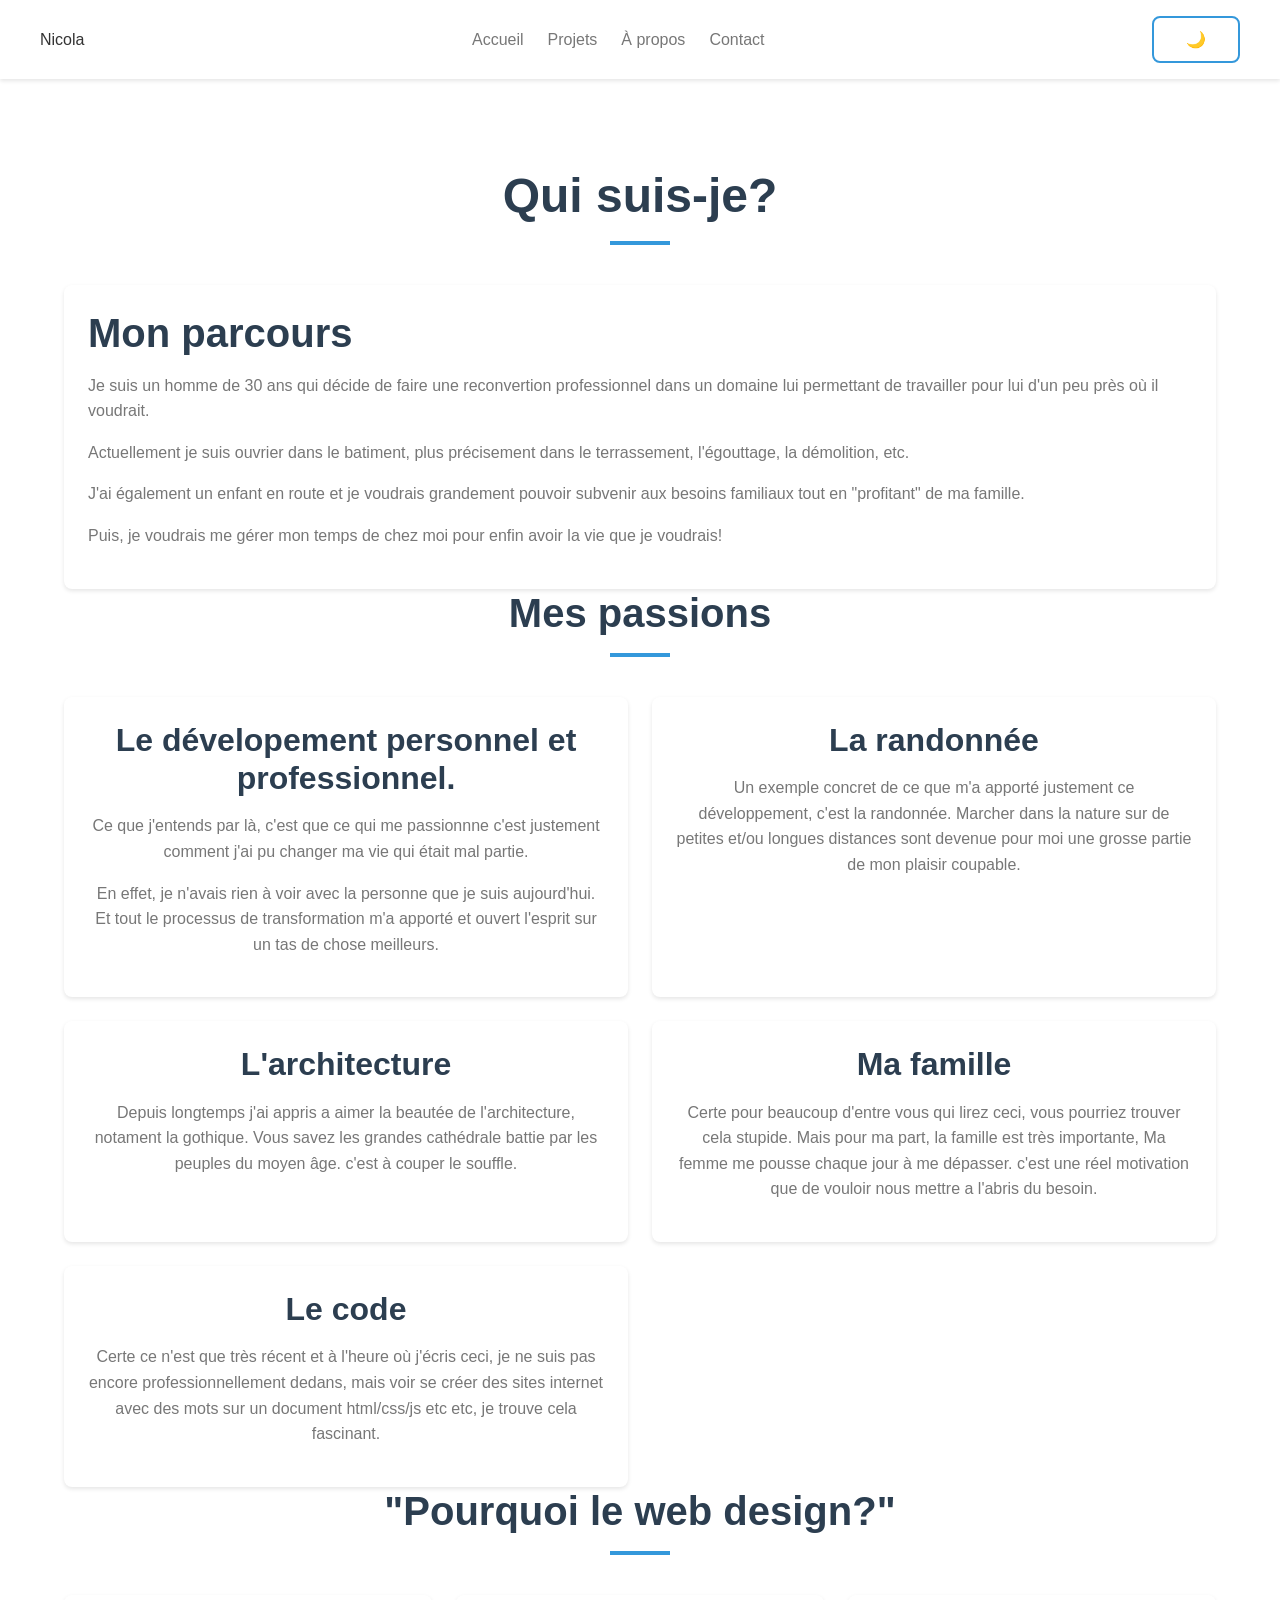
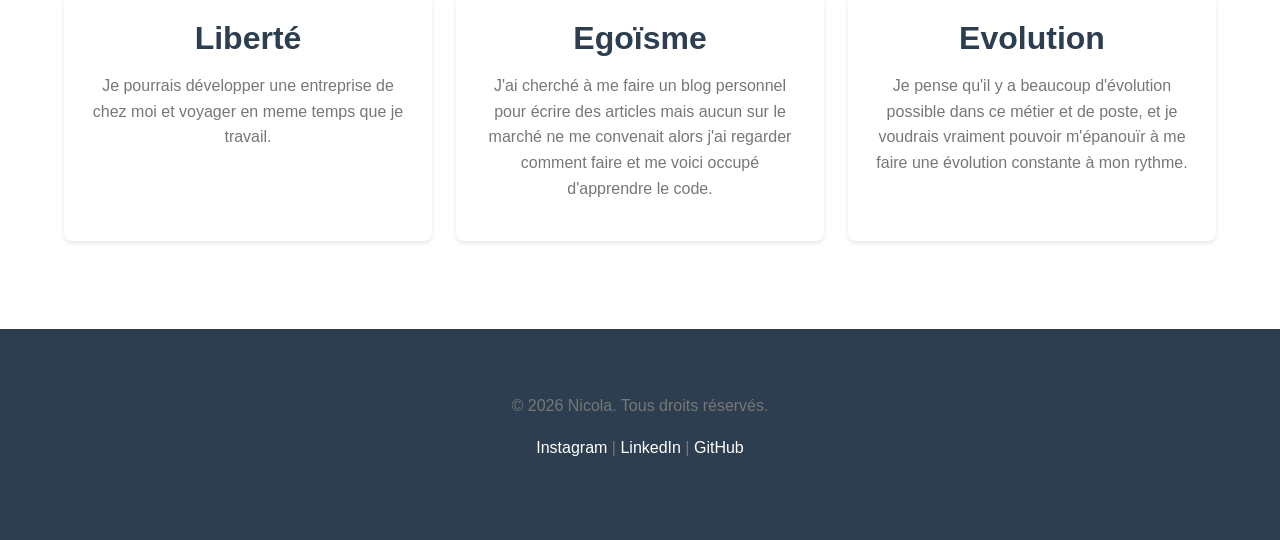
==== apropos.html @ f4c49bad "premier commit - Portfolio complet" ====
<!DOCTYPE html>
<html lang="fr">
<head>
    <meta charset="utf-8">
    <meta name="viewport" content="width=device-width, initial-scale=1.0">
    <title>Nicola - Développeur Web</title>
    <link rel="stylesheet" href="css/style.css">
</head>
<body>
    <!-- Header : Navbar -->
    <header class="header">
        <nav class="navbar container">
            <div class="nav-logo">Nicola</div>
            <ul class="nav-links">
                <li><a href="index.html">Accueil</a></li>
                <li><a href="projets.html">Projets</a></li>
                <li><a href="apropos.html">À propos</a></li>
                <li><a href="contact.html">Contact</a></li>
            </ul>
            <button id="btnTheme" class="btn btn-secondary">🌙</button>
        </nav>
    </header>

        <section class="section">
        <div class="container">           
            <H1 class="section-title">Qui suis-je?</H1>
            <div class="card">
                <h2>Mon parcours</h2>
                <p>Je suis un homme de 30 ans qui décide de faire une reconvertion professionnel dans un domaine lui permettant de travailler pour lui d'un peu près où il voudrait.</p>
                <p>Actuellement je suis ouvrier dans le batiment, plus précisement dans le terrassement, l'égouttage, la démolition, etc.</p>
                <p>J'ai également un enfant en route et je voudrais grandement pouvoir subvenir aux besoins familiaux tout en "profitant" de ma famille.</p>
                <p>Puis, je voudrais me gérer mon temps de chez moi pour enfin avoir la vie que je voudrais! </p>
            </div>

            <h2 class="section-title">Mes passions</h2>
            <div class="grid grid-2">
                <div class="card text-center">
                    <h3>Le dévelopement personnel et professionnel.</h3>
                    <p>Ce que j'entends par là, c'est que ce qui me passionnne c'est justement comment j'ai pu changer ma vie qui était mal partie.</p>
                    <p>En effet, je n'avais rien à voir avec la  personne que je suis aujourd'hui. Et tout le processus de transformation m'a apporté et ouvert l'esprit sur un tas de chose meilleurs.</p>
                </div>
                <div class="card text-center">
                    <h3>La randonnée</h3>
                    <p>Un exemple concret de ce que m'a apporté justement ce développement, c'est la randonnée. Marcher dans la nature sur de petites et/ou longues distances sont devenue pour moi une grosse partie de mon plaisir coupable.</p>
                </div>
                <div class="card text-center">
                    <h3>L'architecture</h3>
                    <p>Depuis longtemps j'ai appris a aimer la beautée de l'architecture, notament la gothique. Vous savez les grandes cathédrale battie par les peuples du moyen âge. c'est à couper le souffle.</p>
                </div>
                <div class="card text-center">
                    <h3>Ma famille</h3>
                    <p>Certe pour beaucoup d'entre vous qui lirez ceci, vous pourriez trouver cela stupide. Mais pour ma part, la famille est très importante, Ma femme me pousse chaque jour à me dépasser. c'est une réel motivation que de vouloir nous mettre a l'abris du besoin.</p>
                </div>
                <div class="card text-center">
                    <h3>Le code</h3>
                    <p>Certe ce n'est que très récent et à l'heure où j'écris ceci, je ne suis pas encore professionnellement dedans, mais voir se créer des sites internet avec des mots sur un document html/css/js etc etc, je trouve cela fascinant.</p>
                </div>
            </div>

            <h2 class="section-title">"Pourquoi le web design?"</h2>
            <div class="grid grid-3">
                <div class="card text-center">
                    <h3>Liberté</h3>
                    <p>Je pourrais développer une entreprise de chez moi et voyager en meme temps que je travail.</p>
                </div>
                <div class="card text-center">
                    <h3>Egoïsme</h3>
                    <P>J'ai cherché à me faire un blog personnel pour écrire des articles mais aucun sur le marché ne me convenait alors j'ai regarder comment faire et me voici occupé d'apprendre le code.</P>
                </div>
                <div class="card text-center">
                    <h3>Evolution</h3>
                    <p>Je pense qu'il y a beaucoup d'évolution possible dans ce métier et de poste, et je voudrais vraiment pouvoir m'épanouïr à me faire une évolution constante à mon rythme.</p>
                </div>
            </div>
        </section>

            <footer class="footer">
        <div class="container">
            <p>&copy; 2026 Nicola. Tous droits réservés.</p>
            <p>
                <a href="https://www.instagram.com/kikasvryat" target="_blank">Instagram</a> |
                <a href="#">LinkedIn</a> |
                <a href="#">GitHub</a>
            </p>
        </div>
    </footer>

    <script src="js/script.js"></script>
</body>
---- css/style.css ----
/*======================================
Tables des matières.
1.reset & base
2.variables css
3.typographie
4.classes utilitaires
5.composants réutilisables
6.layout ( Header, Footer, Sections)
7.pages spécifiques
8.responsive
======================================*/

/* ==========1. reset & base==========*/
*{
    margin:0;
    padding:0;
    box-sizing: border-box;
}

html {
    scroll-behavior: smooth; /* scroll fluide pour les ancres*/
}

body {
    font-family: 'Segoe UI', Tahoma, Geneva, Verdana, sans-serif;
    line-height: 1.6;
    color: #333;
    background-color: #fff;
    transition: background-color 0.3s, color 0.3s;
}

/*=========2. variables css===========*/
:root {
    /* couleurs principales */
    --color-primary: #3498db;
    --color-secondary: #2c3e50;
    --color-accent: #e74c3c;
    --color-success: #2ecc71;

    /*couleurs de texte */
    --text-dark: #333;
    --text-light: #777;
    --text-white: #fff;

    /*couleurs de fond */
    --bg-light: #fff;
    --bg-gray: #f8f9fa;
    --bg-dark: #2c3e50;

    /*Espacements */
    --spacing-xs: 8px;
    --spacing-sm: 16px;
    --spacing-md: 24px;
    --spacing-lg: 40px;
    --spacing-xl: 64px;

    /*Rayons de bordure */
    --radius-sm: 4px;
    --radius-md: 8px;
    --radius-lg: 16px;

    /*Ombres */
    --shadow-sm: 0 2px 4px rgba(0,0,0,0.1);
    --shadow-md: 0 4px 8px rgba(0,0,0,0.15);
    --shadow-lg: 0 8px 16px rgba(0,0,0,0.2);
}

/* ==========3. Typographie============*/
h1, h2, h3, h4, h5, h6 {
    color: var(--color-secondary);
    font-weight: 700;
    line-height: 1.2;
    margin-bottom: var(--spacing-sm);
}

h1 { font-size: 3rem; }
h2 { font-size: 2.5rem; }
h3 { font-size: 2rem; }
h4 { font-size: 1.5rem; }

p {
    margin-bottom: var(--spacing-sm);
    color: var(--text-light);
}

a {
    color: var(--color-primary);
    text-decoration: none;
    transition: 0.3s;
}

a:hover {
    color: var(--color-accent);
}

/*=======4. classes utilitaires=========*/
.container {
    max-width: 1200px;
    margin: 0 auto;
    padding: var(--spacing-md);
}

.text-center { text-align: center; }
.text-bold { font-weight: bold; }

.mt-sm { margin-top: var(--spacing-sm); }
.mt-md { margin-top: var(--spacing-md); }
.mt-lg { margin-top: var(--spacing-lg); }

.mb-sm { margin-bottom: var(--spacing-sm); }
.mb-md { margin-bottom: var(--spacing-md); }
.mb-lg { margin-bottom: var(--spacing-lg); } 

.hidden {display: none; }

/*=====5. Composants réutilisables======*/

/*boutons*/
.btn {
    display: inline-block;
    padding: 12px 32px;
    border: none;
    border-radius: var(--radius-md);
    font-size: 1rem;
    font-weight: 600;
    cursor: pointer;
    transition: all 0.3s;
    text-align: center;
}

.btn-primary {
    background-color: var(--color-primary);
    color: var(--text-white);
}

.btn-primary:hover {
    background-color: #2980b9;
    transform: translateY(-2px);
    box-shadow: var(--shadow-md);
}

.btn-secondary {
    background-color: transparent;
    color: var(--color-primary);
    border: 2px solid var(--color-primary);
}

.btn-secondary:hover {
    background-color: var(--color-primary);
    color: var(--text-white);
}

/*cards*/
.card {
    background-color: var(--bg-light);
    padding: var(--spacing-md);
    border-radius: var(--radius-md);
    box-shadow: var(--shadow-sm);
    transition: transform 0.3s, box-shadow 0.3s;
}

.card:hover {
    transform: translateY(-5px);
    box-shadow: var(--shadow-md);
}

/* Grid système */
.grid {
    display: grid;
    gap: var(--spacing-md);
}

.grid-2 { grid-template-columns: repeat(2, 1fr); }
.grid-3 { grid-template-columns: repeat(3, 1fr); }
.grid-4 { grid-template-columns: repeat(4, 1fr); }

/* Section */
.section {
    padding: var(--spacing-xl) 0;
}

.section-title {
    text-align: center;
    margin-bottom: var(--spacing-lg);
    position: relative;
}

.section-title::after {
    content: '';
    display: block;
    width: 60px;
    height: 4px;
    background-color: var(--color-primary);
    margin: var(--spacing-sm) auto 0;
}

/*============6. layout=================*/ 

/* Header / navbar */
.header {
    background-color: var(--bg-light);
    box-shadow: var(--shadow-sm);
    position: sticky;
    top: 0;
    z-index: 1000;
    transition: background-color 0.3s;
}

.navbar {
    display: flex;
    justify-content: space-between;
    align-items: center;
    padding: var(--spacing-sm) 0;
}

.navbar-logo {
    font-size: 1.5rem;
    font-weight: bold;
    color: var(--color-secondary);
}

.nav-links {
    display: flex;
    gap: var(--spacing-md);
    list-style: none;
}

.nav-links a {
    color: var(--text-light);
    font-weight: 500;
    transition: color 0.3s;
}

.nav-links a:hover {
    color: var(--color-primary);
}

/* Hero Section*/
.hero {
    min-height: 80vh;
    display: flex;
    align-items: center;
    justify-content: center;
    text-align: center;
    background: linear-gradient(135deg, var(--color-primary) 0%, var(--color-secondary) 100%);
    color: var(--text-white);
}

.hero h1 {
    color: var(--text-white);
    font-size: 4rem;
    margin-bottom: var(--spacing-md);
}

.hero p {
    font-size: 1.25rem;
    color: rgba(255,255,255,0.9);
    margin-bottom: var(--spacing-lg); 
}

/*Footer*/
.footer {
    background-color: var(--bg-dark);
    color: var(--text-white);
    padding: var(--spacing-lg) 0;
    text-align: center;
}

.footer a {
    color: var(--text-white);
}

/*==========7. Mode sombre==============*/

body.dark-mode {
    background-color: #1a1a1a;
    color: #f0f0f0;
}

body.dark-mode .header {
    background-color: #2c2c2c;
}

body.dark-mode .card {
    background-color: #2c2c2c;
    color: #f0f0f0;
}

/* ============8. Responsive============*/
@media (max-width: 768px) {
    .grid-2,
    .grid-3,
    .grid-4{
        grid-template-columns: 1fr;
    }

    .hero h1 {
        font-size: 2.5rem;
    }

    .nav-links {
        flex-direction: column;
        gap: var(--spacing-sm);
    }
}
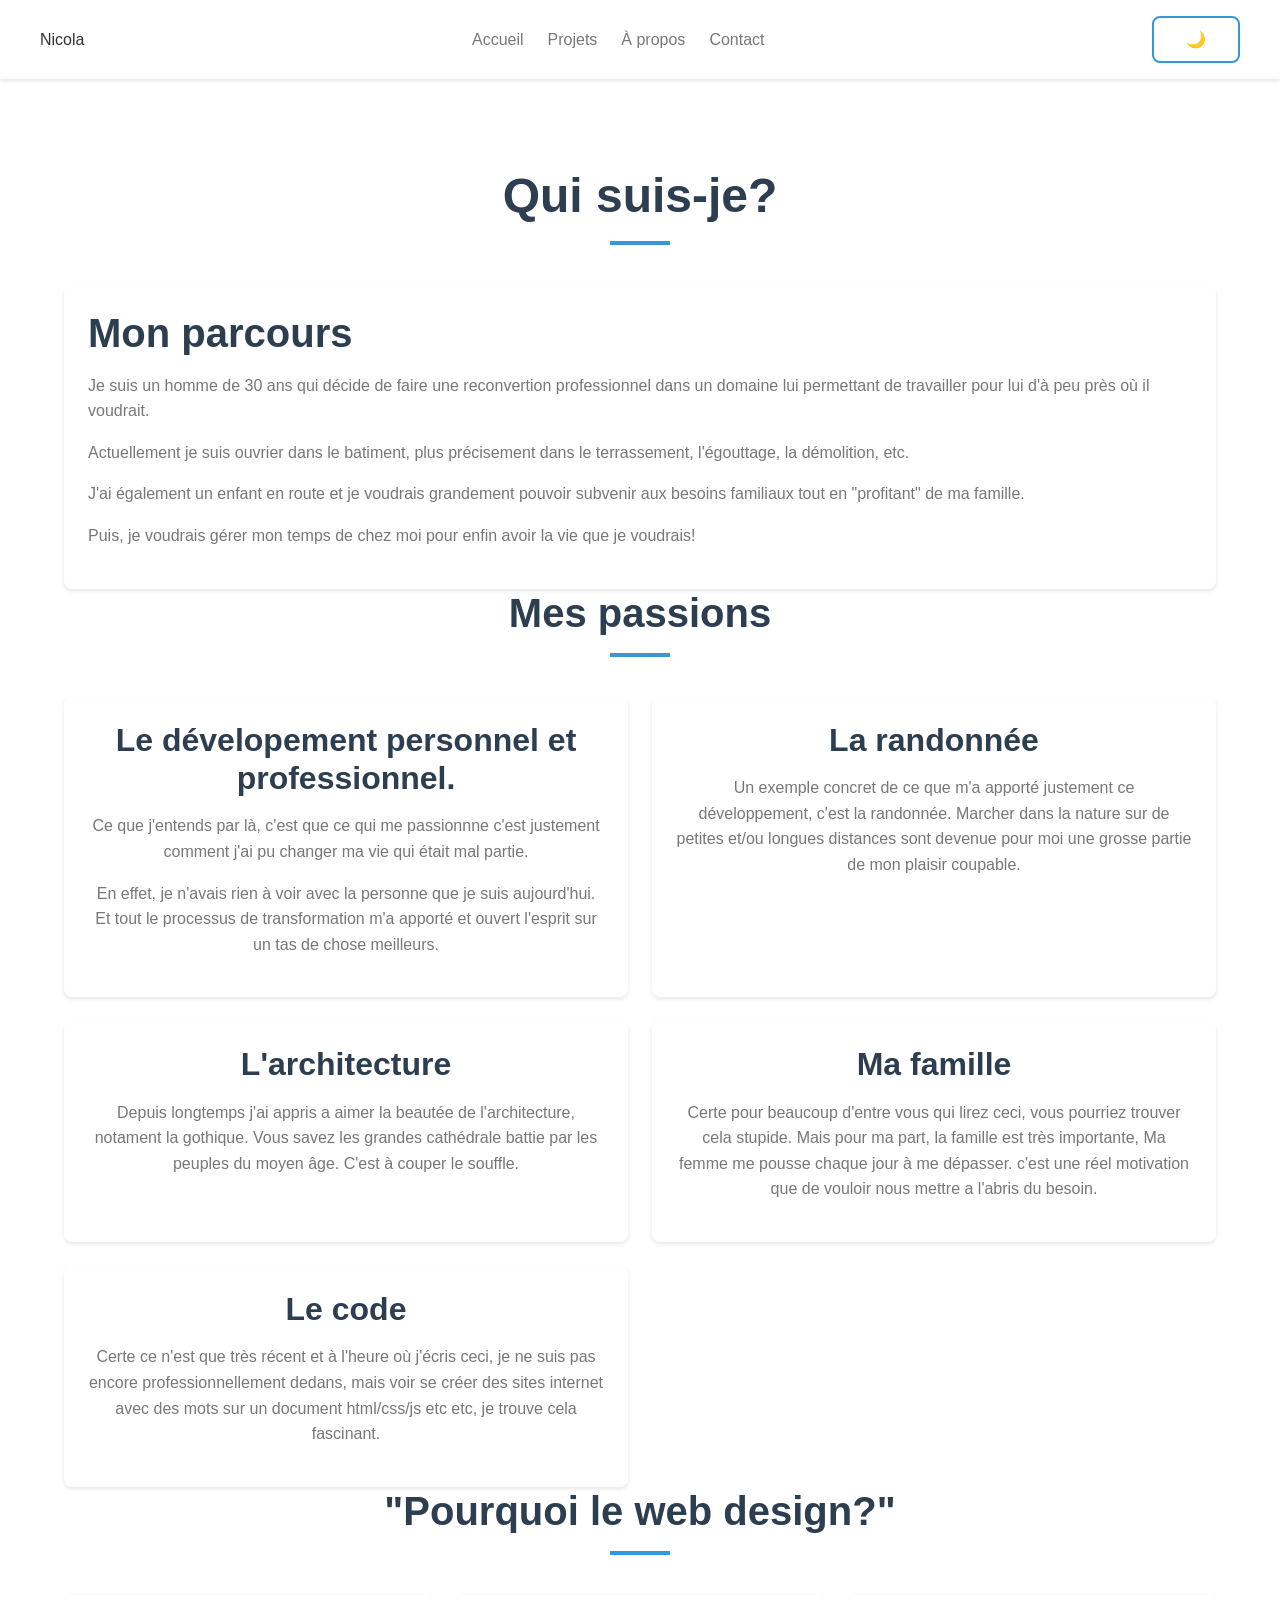
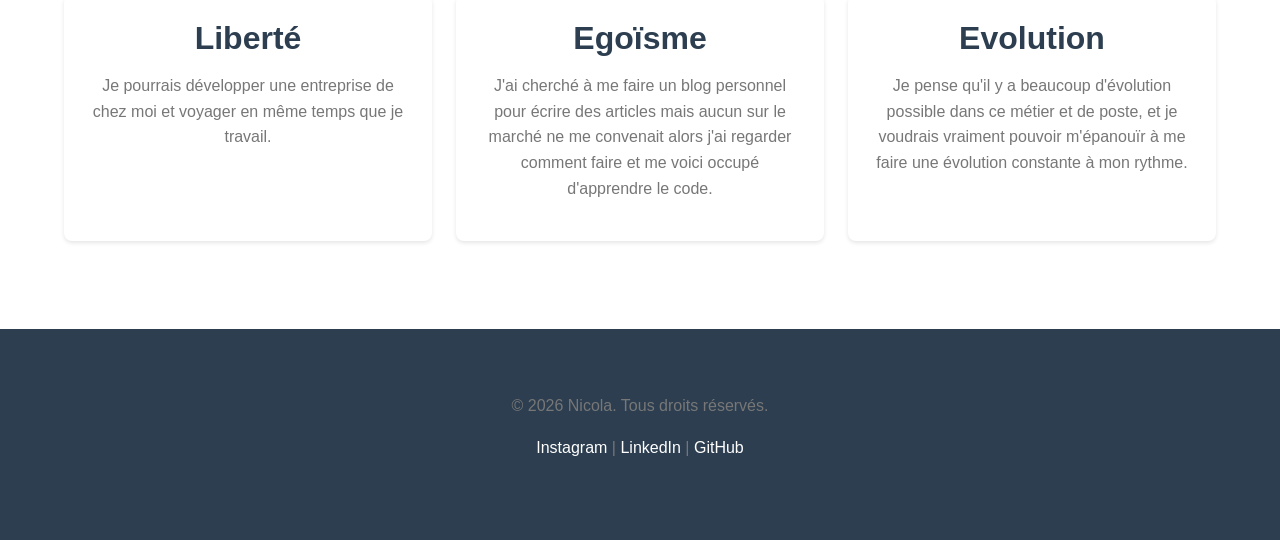
==== commit 811dfb4d: "Update apropos.html faute" ====
--- a/apropos.html
+++ b/apropos.html
@@ -26,10 +26,10 @@
             <H1 class="section-title">Qui suis-je?</H1>
             <div class="card">
                 <h2>Mon parcours</h2>
-                <p>Je suis un homme de 30 ans qui décide de faire une reconvertion professionnel dans un domaine lui permettant de travailler pour lui d'un peu près où il voudrait.</p>
+                <p>Je suis un homme de 30 ans qui décide de faire une reconvertion professionnel dans un domaine lui permettant de travailler pour lui d'à peu près où il voudrait.</p>
                 <p>Actuellement je suis ouvrier dans le batiment, plus précisement dans le terrassement, l'égouttage, la démolition, etc.</p>
                 <p>J'ai également un enfant en route et je voudrais grandement pouvoir subvenir aux besoins familiaux tout en "profitant" de ma famille.</p>
-                <p>Puis, je voudrais me gérer mon temps de chez moi pour enfin avoir la vie que je voudrais! </p>
+                <p>Puis, je voudrais gérer mon temps de chez moi pour enfin avoir la vie que je voudrais! </p>
             </div>
 
             <h2 class="section-title">Mes passions</h2>
@@ -45,7 +45,7 @@
                 </div>
                 <div class="card text-center">
                     <h3>L'architecture</h3>
-                    <p>Depuis longtemps j'ai appris a aimer la beautée de l'architecture, notament la gothique. Vous savez les grandes cathédrale battie par les peuples du moyen âge. c'est à couper le souffle.</p>
+                    <p>Depuis longtemps j'ai appris a aimer la beautée de l'architecture, notament la gothique. Vous savez les grandes cathédrale battie par les peuples du moyen âge. C'est à couper le souffle.</p>
                 </div>
                 <div class="card text-center">
                     <h3>Ma famille</h3>
@@ -61,7 +61,7 @@
             <div class="grid grid-3">
                 <div class="card text-center">
                     <h3>Liberté</h3>
-                    <p>Je pourrais développer une entreprise de chez moi et voyager en meme temps que je travail.</p>
+                    <p>Je pourrais développer une entreprise de chez moi et voyager en même temps que je travail.</p>
                 </div>
                 <div class="card text-center">
                     <h3>Egoïsme</h3>
@@ -86,4 +86,4 @@
     </footer>
 
     <script src="js/script.js"></script>
-</body>+</body>
